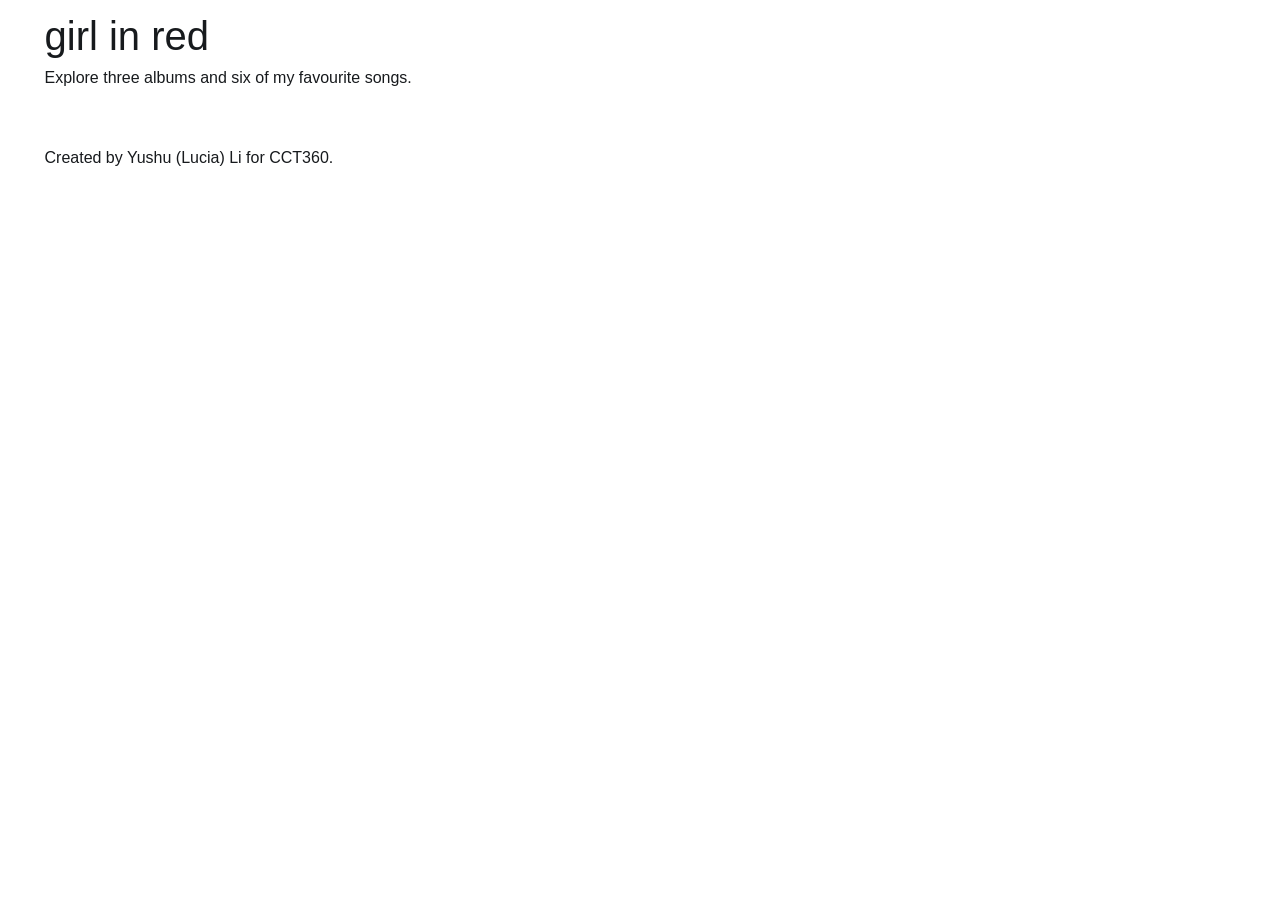
==== index.html @ 59f2c20a "v1" ====
<!DOCTYPE html>
<html lang="en">
<head>
    <meta charset="UTF-8">
    <meta name="viewport" content="width=device-width, initial-scale=1.0">
    <title>girl in red | Home</title>
    <link rel="stylesheet" href="css/bootstrap.min.css">
    <link rel="stylesheet" href="css/style.css">
</head>
<body>
    <nav></nav>

    <main class="container py-4">
        <h1>girl in red</h1>
        <p>Explore three albums and six of my favourite songs.</p>
    </main>

    <footer class="container py-4 mt-5">
        <p>Created by Yushu (Lucia) Li for CCT360.</p>
    </footer>

    <script type="module" src="js/bootstrap.bundle.min.js"></script>
</body>
</html>
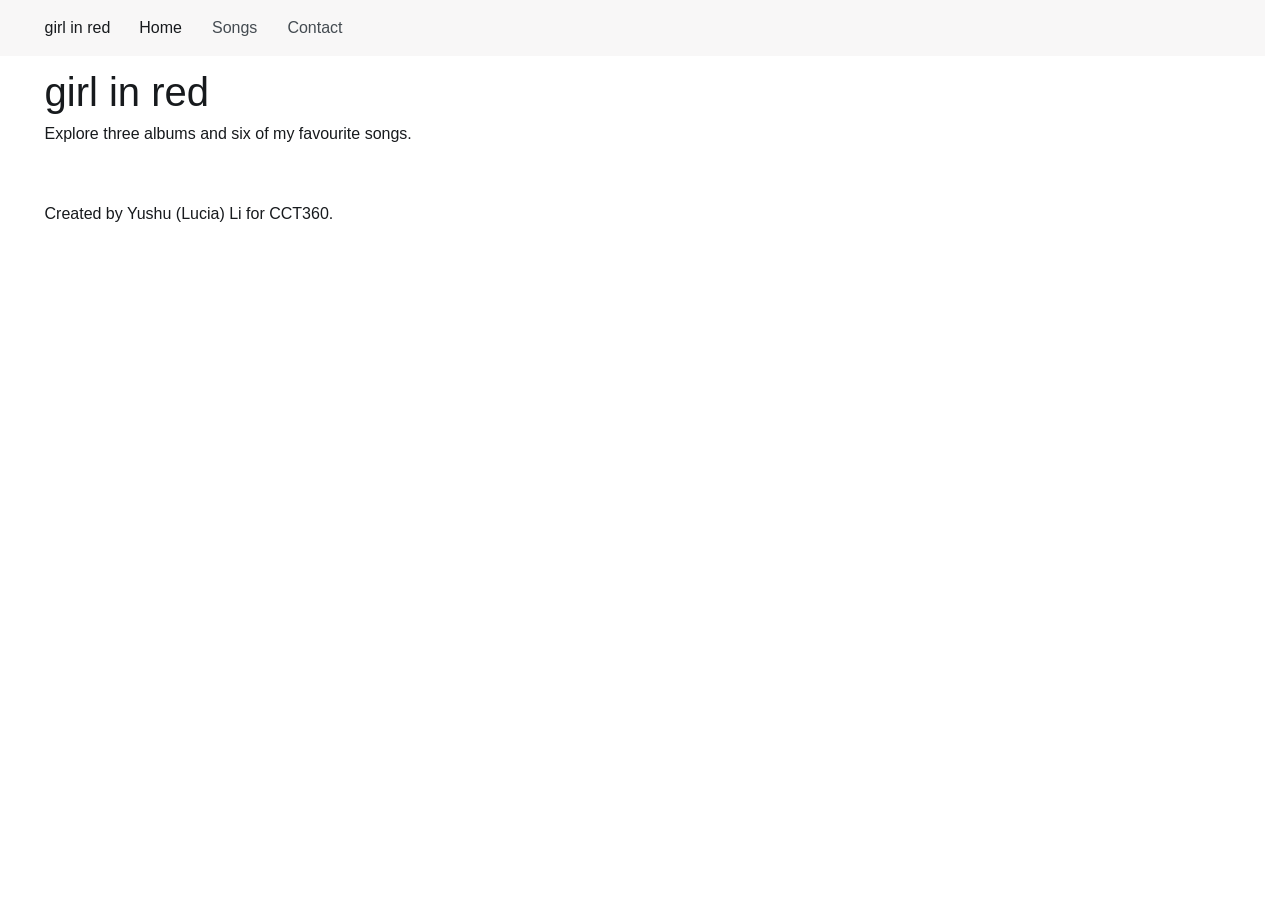
==== commit 1c562706: "v2" ====
--- a/index.html
+++ b/index.html
@@ -8,7 +8,42 @@
     <link rel="stylesheet" href="css/style.css">
 </head>
 <body>
-    <nav></nav>
+    <nav class="navbar md:navbar-expand bg-1">
+    <div class="container">
+        <a class="navbar-brand" href="index.html">girl in red</a>
+
+        <button class="btn-icon navbar-toggler" type="button"
+            data-bs-toggle="drawer" data-bs-target="#menu"
+            aria-controls="menu" aria-expanded="false"
+            aria-label="Open menu">
+            <span class="navbar-toggler-icon" aria-hidden="true"></span>
+        </button>
+
+        <dialog class="drawer drawer-end" id="menu"
+            tabindex="-1" aria-labelledby="menu-title">
+            <div class="drawer-header">
+                <p class="drawer-title" id="menu-title">Menu</p>
+                <button class="btn-close" type="button"
+                    data-bs-dismiss="drawer" aria-label="Close menu"></button>
+            </div>
+
+            <div class="drawer-body">
+                <ul class="nav navbar-nav">
+                    <li class="nav-item">
+                        <a class="nav-link active" href="index.html"
+                            aria-current="page">Home</a>
+                    </li>
+                    <li class="nav-item">
+                        <a class="nav-link" href="index.html#songs">Songs</a>
+                    </li>
+                    <li class="nav-item">
+                        <a class="nav-link" href="contact.html">Contact</a>
+                    </li>
+                </ul>
+            </div>
+        </dialog>
+    </div>
+</nav>
 
     <main class="container py-4">
         <h1>girl in red</h1>
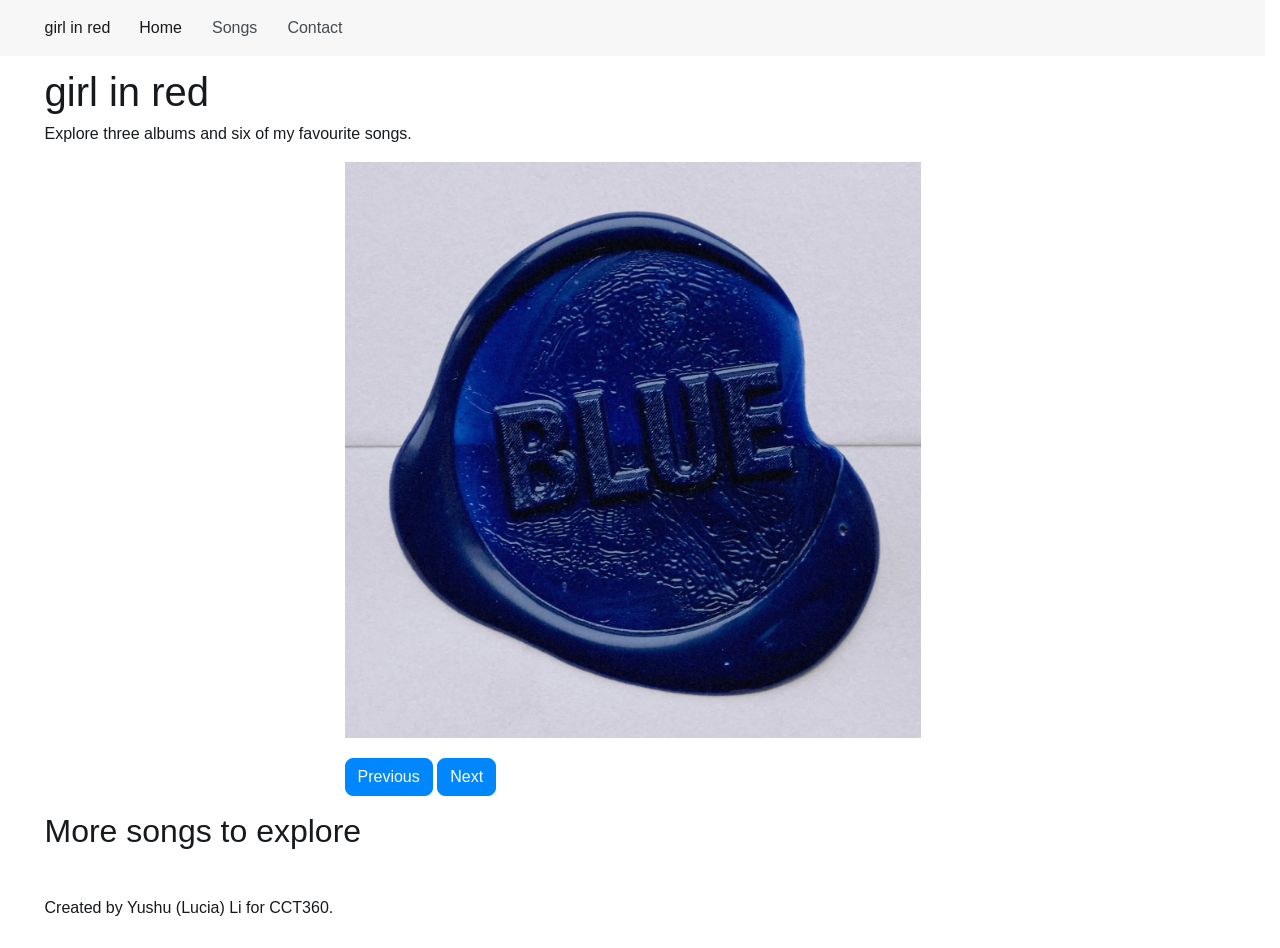
==== commit fad9c4c5: "v3" ====
--- a/index.html
+++ b/index.html
@@ -46,9 +46,50 @@
 </nav>
 
     <main class="container py-4">
-        <h1>girl in red</h1>
-        <p>Explore three albums and six of my favourite songs.</p>
-    </main>
+    <h1>girl in red</h1>
+    <p>Explore three albums and six of my favourite songs.</p>
+
+    <div class="row">
+        <div class="col-12 md:col-6 mx-auto">
+            <div class="carousel slide" id="album-carousel">
+                <div class="carousel-inner">
+                    <div class="carousel-item active">
+                        <img src="images/BLUE.jpg" class="d-block w-100"
+                            alt="Blue wax seal on the blue album cover">
+                    </div>
+
+                    <div class="carousel-item">
+                        <img src="images/I'M DOING IT AGAIN BABY!.jpg"
+                            class="d-block w-100"
+                            alt="I'M DOING IT AGAIN BABY! album cover with large lettering">
+                    </div>
+
+                    <div class="carousel-item">
+                        <img src="images/if i could make it go quiet.jpg"
+                            class="d-block w-100"
+                            alt="Painted figure in red on the if i could make it go quiet album cover">
+                    </div>
+                </div>
+
+                <div class="mt-3">
+                    <button class="btn-solid theme-primary" type="button"
+                        data-bs-target="#album-carousel" data-bs-slide="prev">
+                        Previous
+                    </button>
+
+                    <button class="btn-solid theme-primary" type="button"
+                        data-bs-target="#album-carousel" data-bs-slide="next">
+                        Next
+                    </button>
+                </div>
+            </div>
+        </div>
+    </div>
+
+    <section class="mt-5" id="songs">
+        <h2>More songs to explore</h2>
+    </section>
+</main>
 
     <footer class="container py-4 mt-5">
         <p>Created by Yushu (Lucia) Li for CCT360.</p>
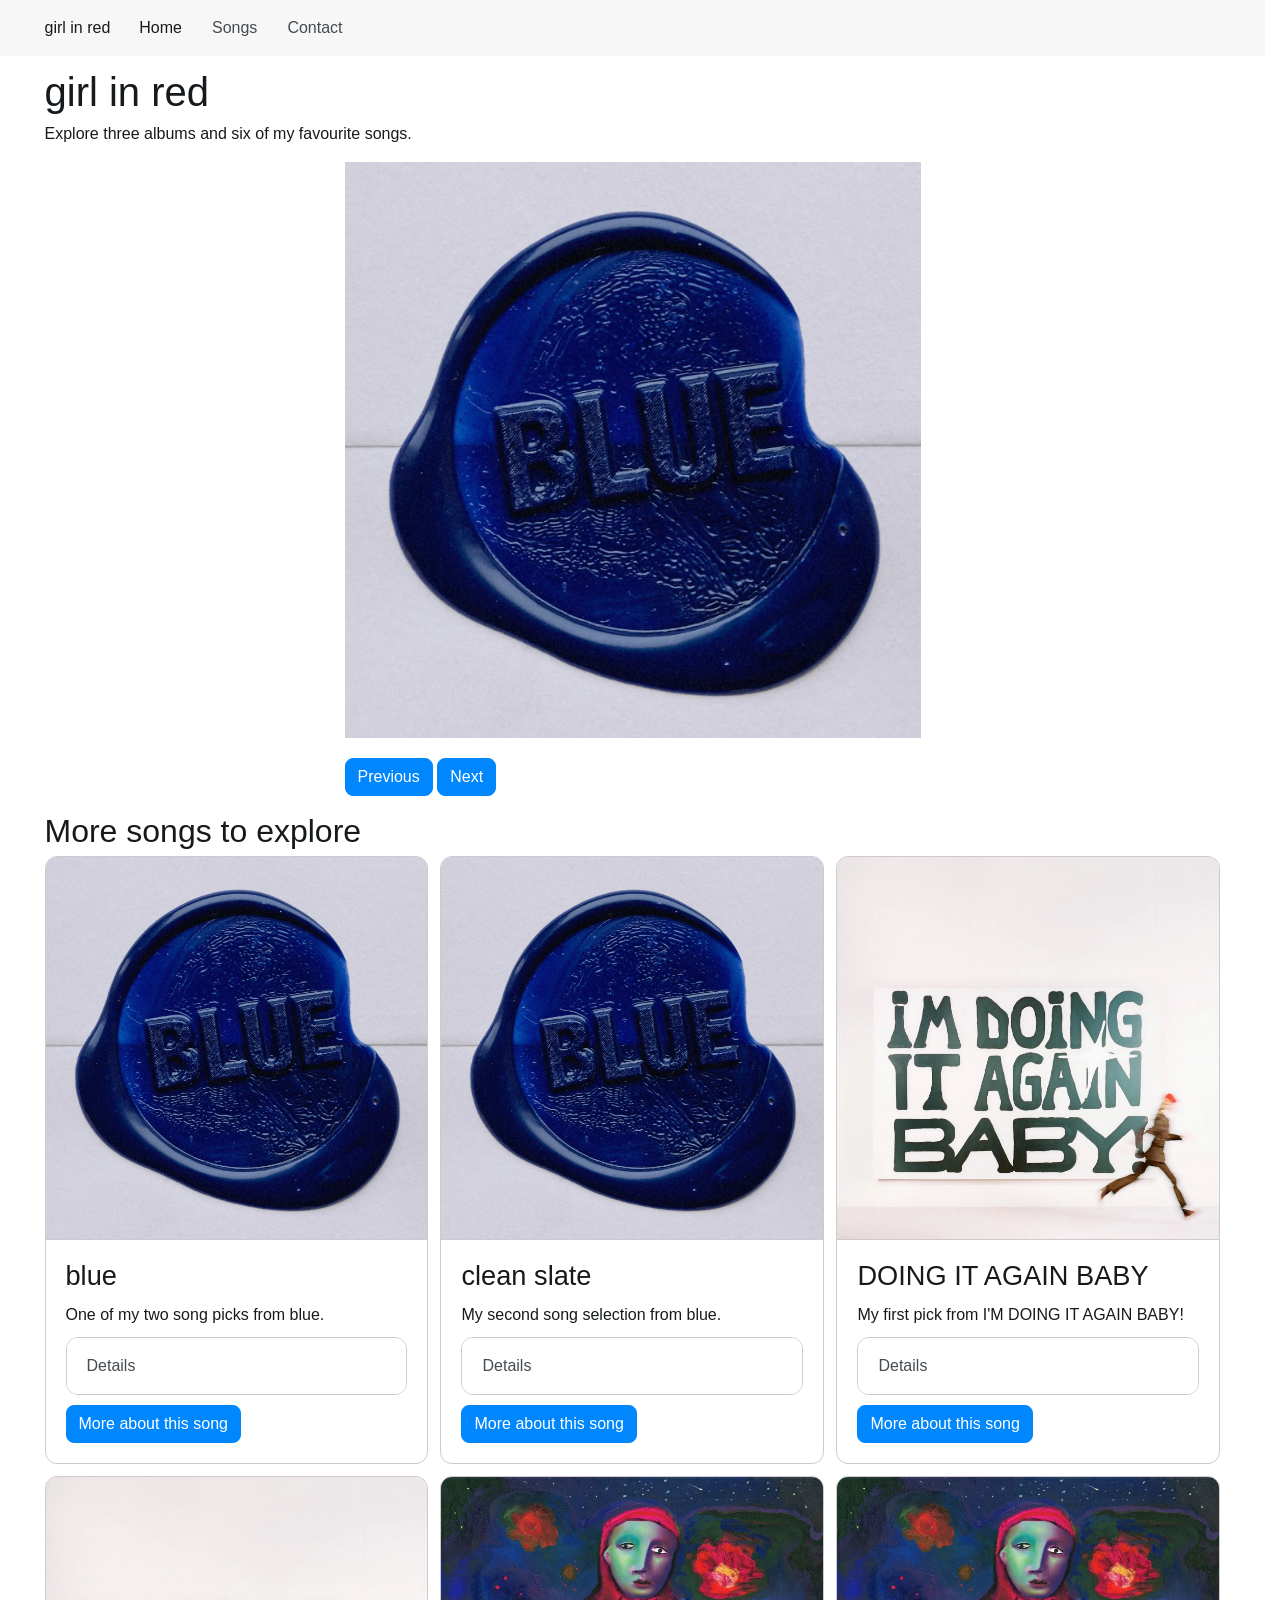
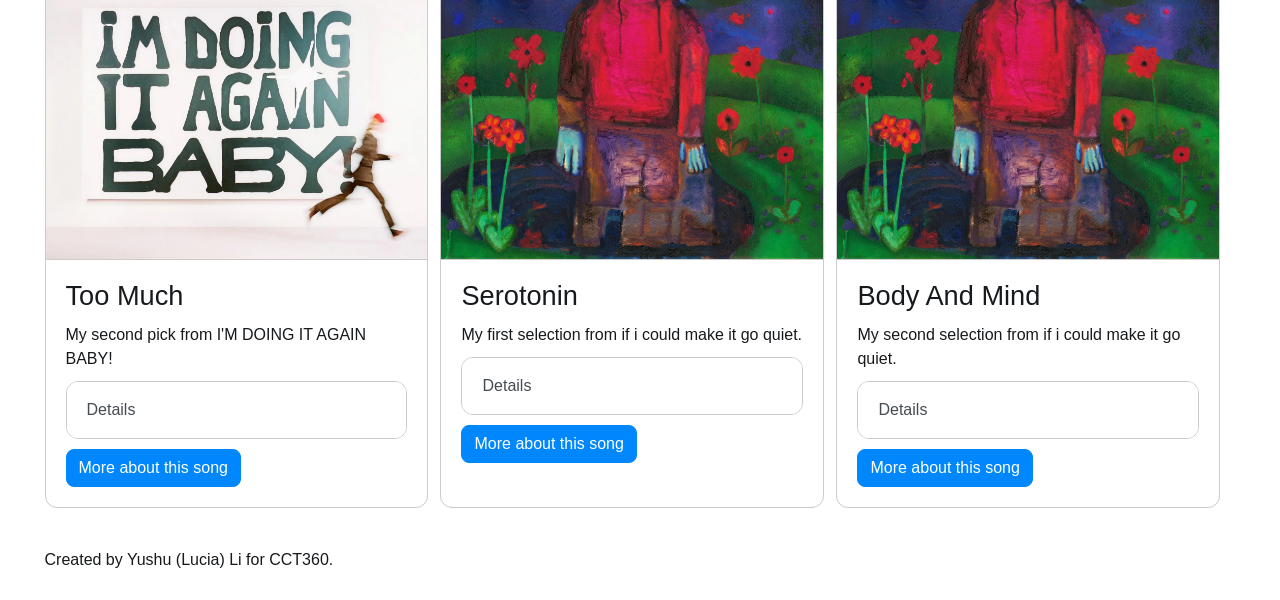
==== commit c6638b7d: "v4" ====
--- a/index.html
+++ b/index.html
@@ -87,8 +87,266 @@
     </div>
 
     <section class="mt-5" id="songs">
-        <h2>More songs to explore</h2>
-    </section>
+    <h2>More songs to explore</h2>
+
+    <div class="row g-4">
+        <div class="col-12 md:col-6 lg:col-4">
+            <article class="card h-100">
+                <img src="images/BLUE.jpg" class="card-img-top"
+                    alt="Blue wax seal on the blue album cover">
+
+                <div class="card-body">
+                    <h3 class="card-title">blue</h3>
+                    <p class="card-text">One of my two song picks from blue.</p>
+
+                    <div class="accordion">
+                        <details class="accordion-item">
+                            <summary class="accordion-header">Details</summary>
+                            <div class="accordion-body">
+                                <p>This selection pairs blue with clean slate, highlighting two songs from the same release.</p>
+                            </div>
+                        </details>
+                    </div>
+
+                    <button class="btn-solid theme-primary" type="button"
+                        data-bs-toggle="dialog" data-bs-target="#blue-dialog">
+                        More about this song
+                    </button>
+
+                    <dialog class="dialog" id="blue-dialog"
+                        aria-labelledby="blue-title">
+                        <div class="dialog-header">
+                            <h4 class="dialog-title" id="blue-title">blue</h4>
+                            <button class="btn-close" type="button"
+                                data-bs-dismiss="dialog" aria-label="Close"></button>
+                        </div>
+                        <div class="dialog-body">
+                            <p>Listen to blue, then try clean slate. Which would you add to your playlist?</p>
+                        </div>
+                        <div class="dialog-footer">
+                            <button class="btn-solid theme-primary" type="button"
+                                data-bs-dismiss="dialog">Close</button>
+                        </div>
+                    </dialog>
+                </div>
+            </article>
+        </div>
+
+        <div class="col-12 md:col-6 lg:col-4">
+            <article class="card h-100">
+                <img src="images/BLUE.jpg" class="card-img-top"
+                    alt="Blue wax seal on the blue album cover">
+
+                <div class="card-body">
+                    <h3 class="card-title">clean slate</h3>
+                    <p class="card-text">My second song selection from blue.</p>
+
+                    <div class="accordion">
+                        <details class="accordion-item">
+                            <summary class="accordion-header">Details</summary>
+                            <div class="accordion-body">
+                                <p>Listen to clean slate after blue and compare the atmosphere of the two tracks.</p>
+                            </div>
+                        </details>
+                    </div>
+
+                    <button class="btn-solid theme-primary" type="button"
+                        data-bs-toggle="dialog" data-bs-target="#clean-slate-dialog">
+                        More about this song
+                    </button>
+
+                    <dialog class="dialog" id="clean-slate-dialog"
+                        aria-labelledby="clean-slate-title">
+                        <div class="dialog-header">
+                            <h4 class="dialog-title" id="clean-slate-title">clean slate</h4>
+                            <button class="btn-close" type="button"
+                                data-bs-dismiss="dialog" aria-label="Close"></button>
+                        </div>
+                        <div class="dialog-body">
+                            <p>What stands out to you in clean slate: the vocals, the instruments, or the lyrics?</p>
+                        </div>
+                        <div class="dialog-footer">
+                            <button class="btn-solid theme-primary" type="button"
+                                data-bs-dismiss="dialog">Close</button>
+                        </div>
+                    </dialog>
+                </div>
+            </article>
+        </div>
+
+        <div class="col-12 md:col-6 lg:col-4">
+            <article class="card h-100">
+                <img src="images/I'M DOING IT AGAIN BABY!.jpg"
+                    class="card-img-top"
+                    alt="I'M DOING IT AGAIN BABY! album cover with large green lettering">
+
+                <div class="card-body">
+                    <h3 class="card-title">DOING IT AGAIN BABY</h3>
+                    <p class="card-text">My first pick from I'M DOING IT AGAIN BABY!</p>
+
+                    <div class="accordion">
+                        <details class="accordion-item">
+                            <summary class="accordion-header">Details</summary>
+                            <div class="accordion-body">
+                                <p>Start with DOING IT AGAIN BABY, then listen to Too Much to explore another track from this album.</p>
+                            </div>
+                        </details>
+                    </div>
+
+                    <button class="btn-solid theme-primary" type="button"
+                        data-bs-toggle="dialog" data-bs-target="#doing-it-again-dialog">
+                        More about this song
+                    </button>
+
+                    <dialog class="dialog" id="doing-it-again-dialog"
+                        aria-labelledby="doing-it-again-title">
+                        <div class="dialog-header">
+                            <h4 class="dialog-title" id="doing-it-again-title">DOING IT AGAIN BABY</h4>
+                            <button class="btn-close" type="button"
+                                data-bs-dismiss="dialog" aria-label="Close"></button>
+                        </div>
+                        <div class="dialog-body">
+                            <p>Listen to DOING IT AGAIN BABY and choose one word to describe your first impression.</p>
+                        </div>
+                        <div class="dialog-footer">
+                            <button class="btn-solid theme-primary" type="button"
+                                data-bs-dismiss="dialog">Close</button>
+                        </div>
+                    </dialog>
+                </div>
+            </article>
+        </div>
+
+        <div class="col-12 md:col-6 lg:col-4">
+            <article class="card h-100">
+                <img src="images/I'M DOING IT AGAIN BABY!.jpg"
+                    class="card-img-top"
+                    alt="I'M DOING IT AGAIN BABY! album cover with a figure walking past large lettering">
+
+                <div class="card-body">
+                    <h3 class="card-title">Too Much</h3>
+                    <p class="card-text">My second pick from I'M DOING IT AGAIN BABY!</p>
+
+                    <div class="accordion">
+                        <details class="accordion-item">
+                            <summary class="accordion-header">Details</summary>
+                            <div class="accordion-body">
+                                <p>Pair Too Much with DOING IT AGAIN BABY and compare your impressions of the two songs.</p>
+                            </div>
+                        </details>
+                    </div>
+
+                    <button class="btn-solid theme-primary" type="button"
+                        data-bs-toggle="dialog" data-bs-target="#too-much-dialog">
+                        More about this song
+                    </button>
+
+                    <dialog class="dialog" id="too-much-dialog"
+                        aria-labelledby="too-much-title">
+                        <div class="dialog-header">
+                            <h4 class="dialog-title" id="too-much-title">Too Much</h4>
+                            <button class="btn-close" type="button"
+                                data-bs-dismiss="dialog" aria-label="Close"></button>
+                        </div>
+                        <div class="dialog-body">
+                            <p>Would you put Too Much before or after DOING IT AGAIN BABY in your own playlist?</p>
+                        </div>
+                        <div class="dialog-footer">
+                            <button class="btn-solid theme-primary" type="button"
+                                data-bs-dismiss="dialog">Close</button>
+                        </div>
+                    </dialog>
+                </div>
+            </article>
+        </div>
+
+        <div class="col-12 md:col-6 lg:col-4">
+            <article class="card h-100">
+                <img src="images/if i could make it go quiet.jpg"
+                    class="card-img-top"
+                    alt="Painted figure in red surrounded by flowers on the if i could make it go quiet cover">
+
+                <div class="card-body">
+                    <h3 class="card-title">Serotonin</h3>
+                    <p class="card-text">My first selection from if i could make it go quiet.</p>
+
+                    <div class="accordion">
+                        <details class="accordion-item">
+                            <summary class="accordion-header">Details</summary>
+                            <div class="accordion-body">
+                                <p>Serotonin and Body And Mind are my two picks from this album. Listen to both to explore more of the release.</p>
+                            </div>
+                        </details>
+                    </div>
+
+                    <button class="btn-solid theme-primary" type="button"
+                        data-bs-toggle="dialog" data-bs-target="#serotonin-dialog">
+                        More about this song
+                    </button>
+
+                    <dialog class="dialog" id="serotonin-dialog"
+                        aria-labelledby="serotonin-title">
+                        <div class="dialog-header">
+                            <h4 class="dialog-title" id="serotonin-title">Serotonin</h4>
+                            <button class="btn-close" type="button"
+                                data-bs-dismiss="dialog" aria-label="Close"></button>
+                        </div>
+                        <div class="dialog-body">
+                            <p>After listening to Serotonin, try Body And Mind. Which track leaves a stronger impression on you?</p>
+                        </div>
+                        <div class="dialog-footer">
+                            <button class="btn-solid theme-primary" type="button"
+                                data-bs-dismiss="dialog">Close</button>
+                        </div>
+                    </dialog>
+                </div>
+            </article>
+        </div>
+
+        <div class="col-12 md:col-6 lg:col-4">
+            <article class="card h-100">
+                <img src="images/if i could make it go quiet.jpg"
+                    class="card-img-top"
+                    alt="Colourful painted landscape and red-clothed figure on the if i could make it go quiet cover">
+
+                <div class="card-body">
+                    <h3 class="card-title">Body And Mind</h3>
+                    <p class="card-text">My second selection from if i could make it go quiet.</p>
+
+                    <div class="accordion">
+                        <details class="accordion-item">
+                            <summary class="accordion-header">Details</summary>
+                            <div class="accordion-body">
+                                <p>Body And Mind completes this six-song selection. Revisit the other five tracks and decide your own listening order.</p>
+                            </div>
+                        </details>
+                    </div>
+
+                    <button class="btn-solid theme-primary" type="button"
+                        data-bs-toggle="dialog" data-bs-target="#body-and-mind-dialog">
+                        More about this song
+                    </button>
+
+                    <dialog class="dialog" id="body-and-mind-dialog"
+                        aria-labelledby="body-and-mind-title">
+                        <div class="dialog-header">
+                            <h4 class="dialog-title" id="body-and-mind-title">Body And Mind</h4>
+                            <button class="btn-close" type="button"
+                                data-bs-dismiss="dialog" aria-label="Close"></button>
+                        </div>
+                        <div class="dialog-body">
+                            <p>Would Body And Mind be your closing track? Share your favourite song through the contact page.</p>
+                        </div>
+                        <div class="dialog-footer">
+                            <button class="btn-solid theme-primary" type="button"
+                                data-bs-dismiss="dialog">Close</button>
+                        </div>
+                    </dialog>
+                </div>
+            </article>
+        </div>
+    </div>
+</section>
 </main>
 
     <footer class="container py-4 mt-5">
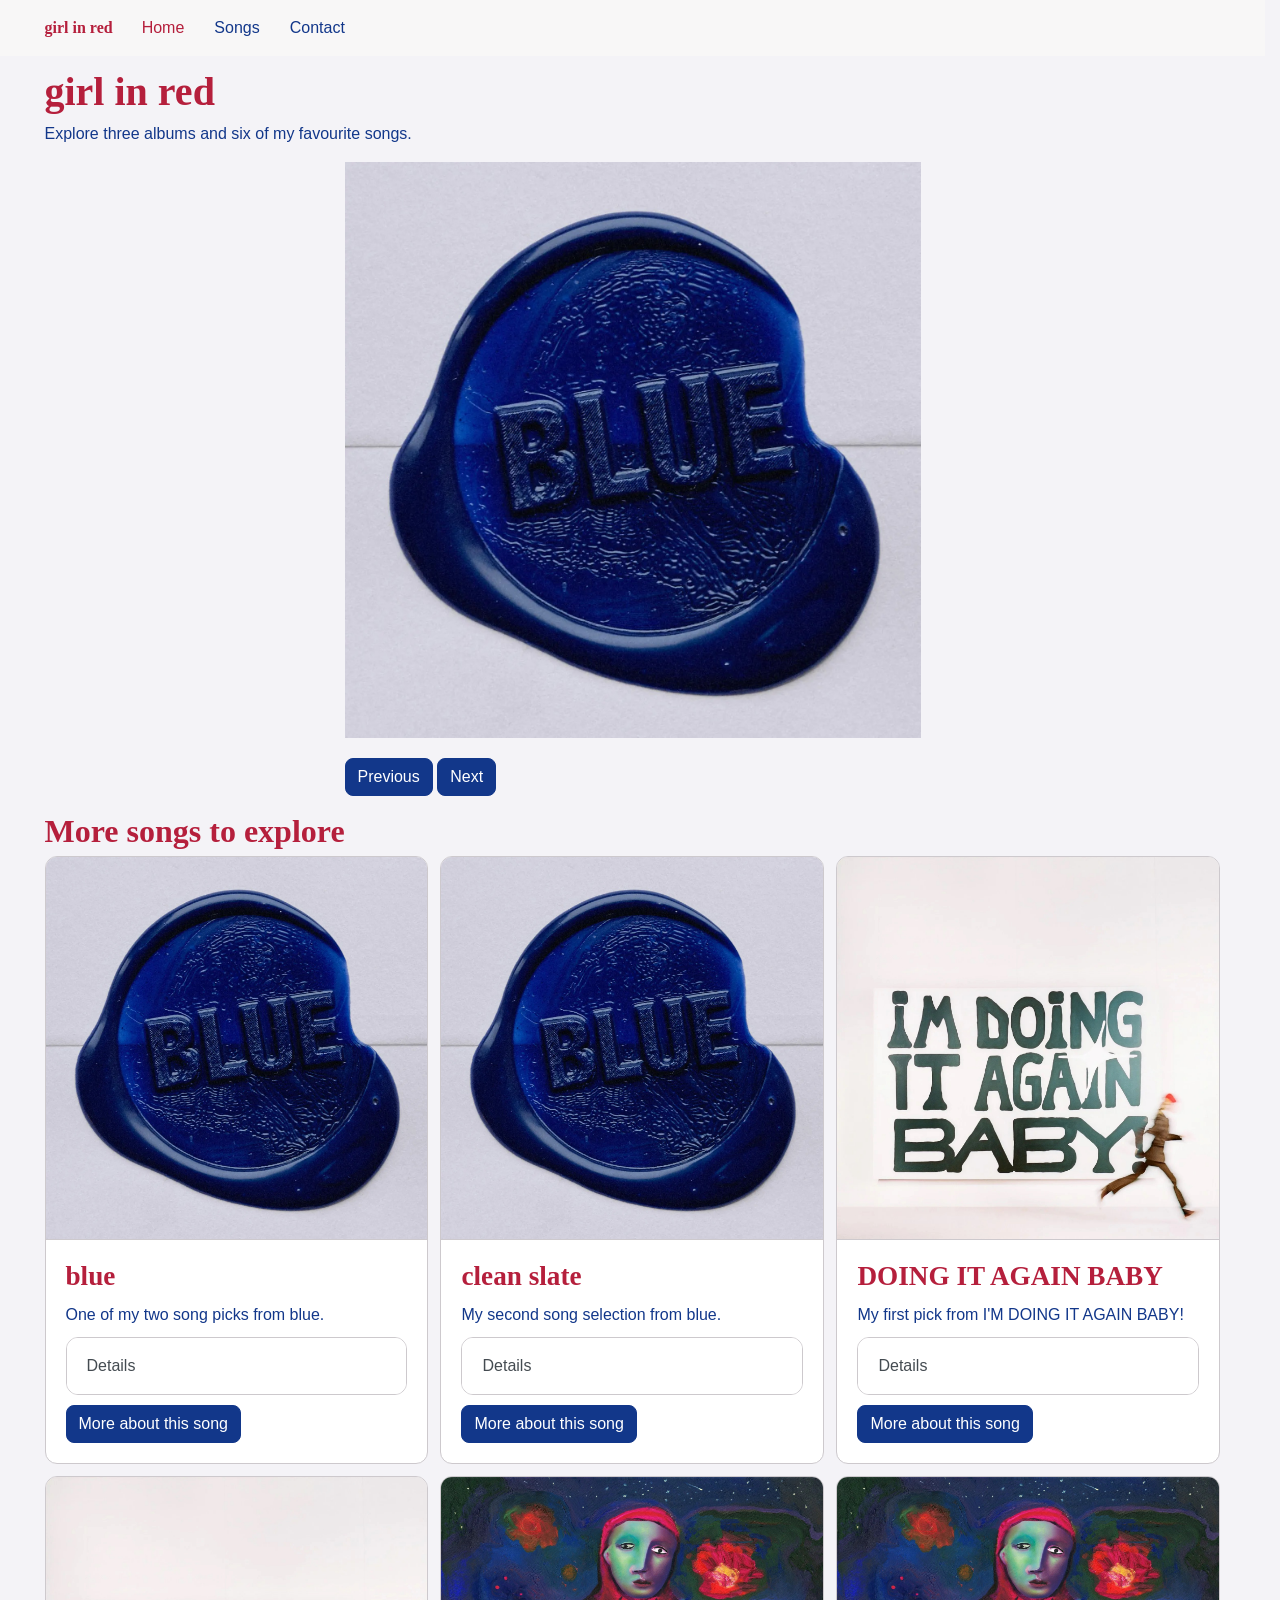
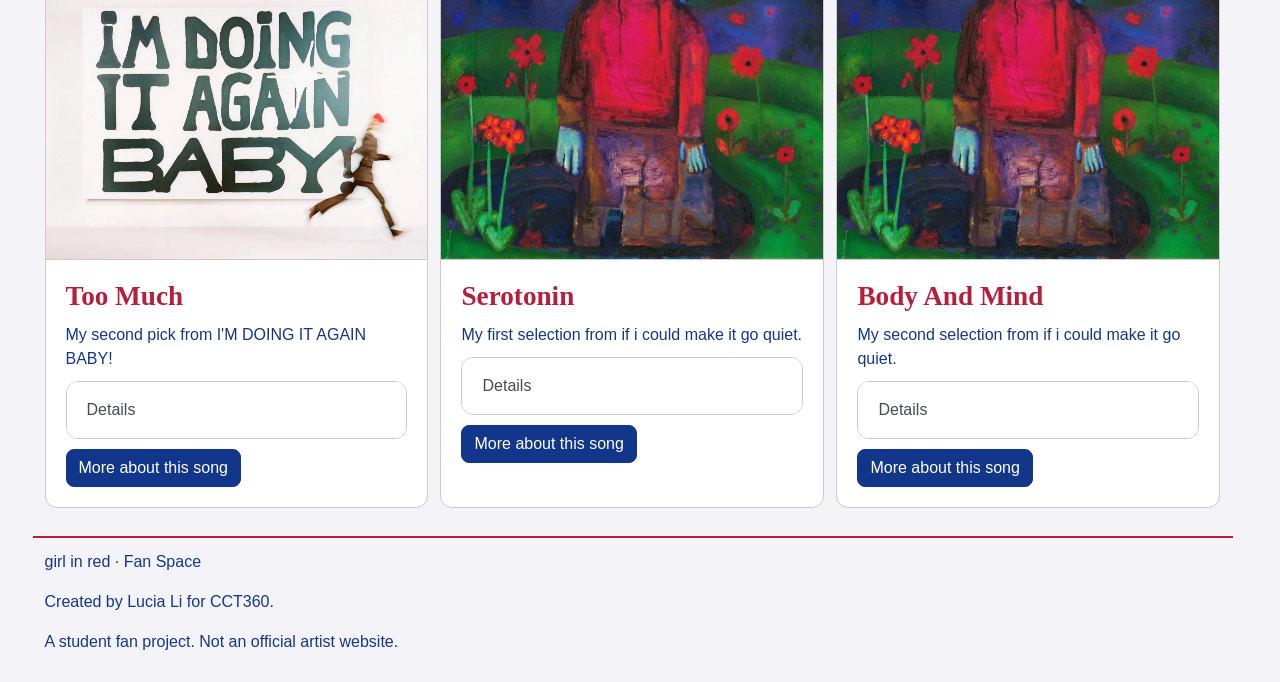
==== commit abc13d34: "v6" ====
--- a/index.html
+++ b/index.html
@@ -350,7 +350,9 @@
 </main>
 
     <footer class="container py-4 mt-5">
-        <p>Created by Yushu (Lucia) Li for CCT360.</p>
+    <p>girl in red · Fan Space</p>
+    <p>Created by Lucia Li for CCT360.</p>
+    <p>A student fan project. Not an official artist website.</p>
     </footer>
 
     <script type="module" src="js/bootstrap.bundle.min.js"></script>
--- a/css/style.css
+++ b/css/style.css
@@ -0,0 +1,29 @@
+:root {
+    color-scheme: light;
+    --site-blue: #12378a;
+    --site-red: #b51f3c;
+    --bs-primary-base: var(--site-blue);
+    --bs-primary-bg: var(--site-blue);
+    --bs-primary-fg: var(--site-blue);
+    --bs-primary-fg-emphasis: var(--site-blue);
+    --bs-primary-bg-subtle: #edf1fb;
+    --bs-primary-bg-muted: #dce4f7;
+    --bs-primary-border: #849acb;
+    --bs-primary-focus-ring: rgba(18, 55, 138, 0.4);
+    --bs-primary-contrast: white;
+}
+body { background-color: #f4f3f7; color: var(--site-blue); font-family: Arial, sans-serif; }
+.navbar-brand, h1, h2, .card-title, .dialog-title { color: var(--site-red); font-family: Georgia, serif; font-weight: bold; }
+.nav-link { color: var(--site-blue); }
+.nav-link.active, .nav-link:hover, .navbar-brand:hover { color: var(--site-red); }
+.card, .dialog, .drawer { background-color: white; color: var(--site-blue); }
+footer { border-top: 2px solid var(--site-red); }
+.btn-solid.theme-primary {
+    color: white;
+    background: var(--site-blue);
+    border-color: var(--site-blue);
+}
+.btn-solid.theme-primary:hover, .btn-solid.theme-primary:active {
+    background: var(--site-red);
+    border-color: var(--site-red);
+}
